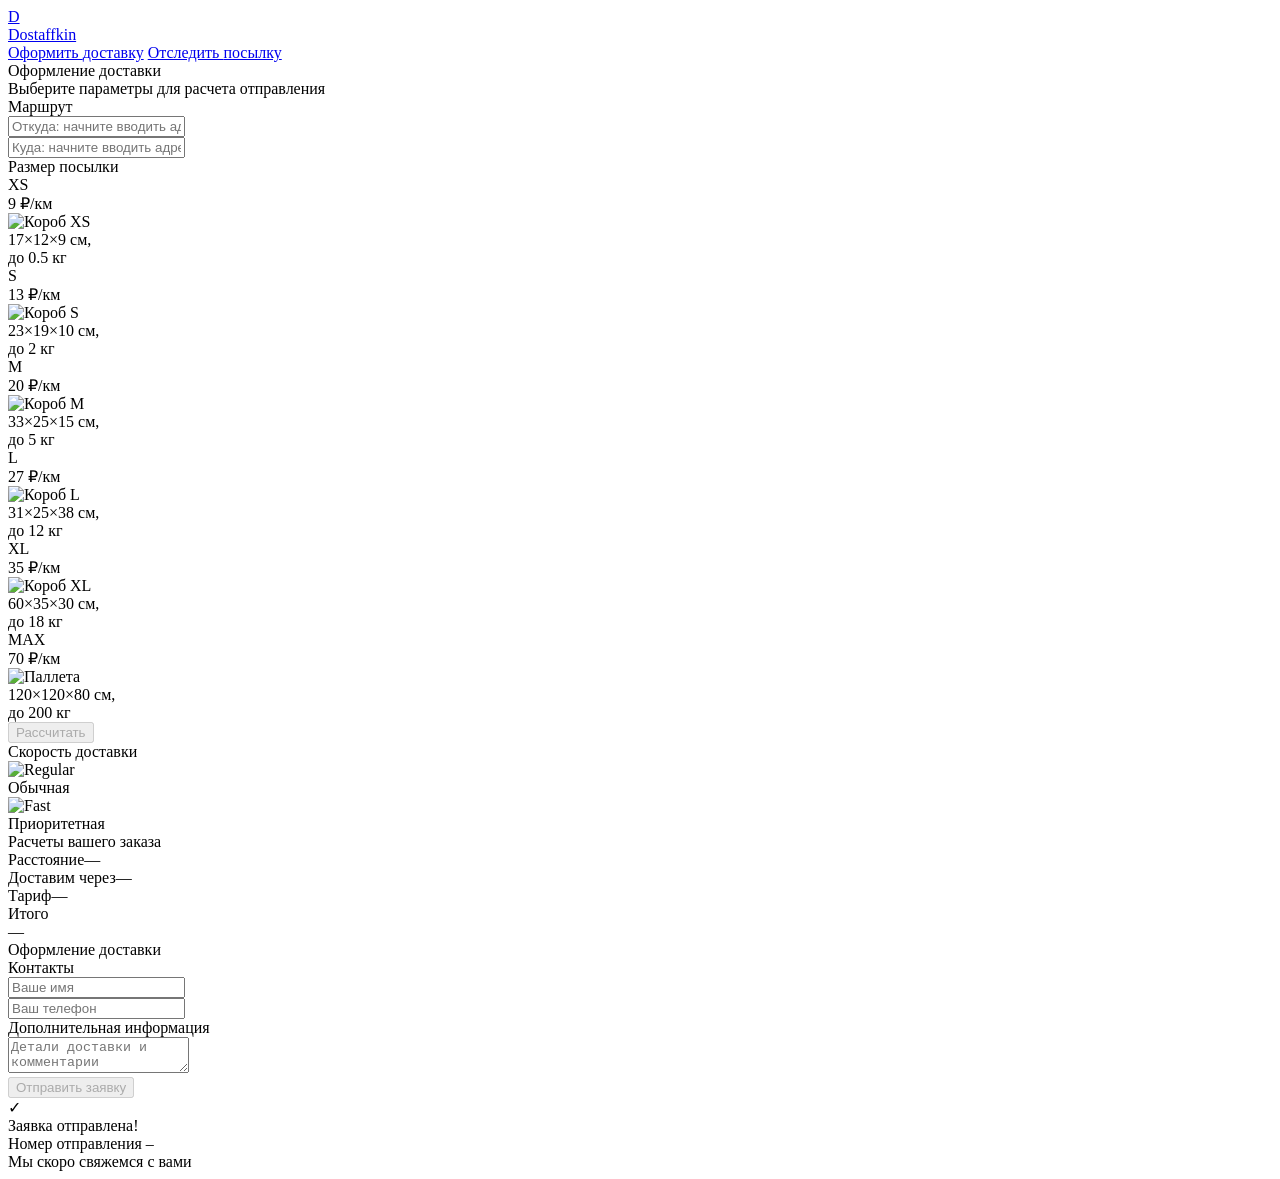
==== order.html @ e11451fc "Add files via upload" ====
﻿<!doctype html>
<html lang="ru">
<head>
    <meta charset="utf-8" />
    <meta name="viewport" content="width=device-width,initial-scale=1,maximum-scale=1,user-scalable=0" />
    <title>Оформление доставки</title>

    <link rel="stylesheet" href="styles/base.css" />
    <link rel="stylesheet" href="styles/base_adaptive.css" />

    <link rel="stylesheet" href="styles/order.css" />
    <link rel="stylesheet" href="styles/order_adaptive.css" />

    <script src="scripts/ymc_min.js" data-apikey="49a13b42-a857-409b-b8fd-e9f1a53e1c1a" data-suggest-apikey="81f6a96a-011d-4603-9950-a48c90a04e99"></script>
</head>
<body>
    <div id="map"></div>

    <header class="header">
        <a class="header-brand" href="./index.html">
            <div class="header-logo">D</div>
            <div class="header-title">Dostaffkin</div>
        </a>
        <nav class="header-menu">
            <a class="header-link" href="#">Оформить <span>доставку</span></a>
            <a class="header-link" href="./track.html">Отследить <span>посылку</span></a>
        </nav>
    </header>

    <aside class="main" id="sidebar">
        <div class="main-header">
            <div class="main-title">Оформление доставки</div>
            <div class="main-text">Выберите параметры для расчета отправления</div>
        </div>

        <div class="main-content">
            <div class="main-route">
                <div class="main-block-title">Маршрут</div>
                <div class="main-fields">
                    <div class="main-field" id="fromField">
                        <div class="main-pin"></div>
                        <input id="from" placeholder="Откуда: начните вводить адрес" autocomplete="off" />
                        <div class="main-ac" id="fromAc" role="listbox" aria-label="Подсказки адресов"></div>
                    </div>

                    <div class="main-field" id="toField">
                        <div class="main-pin"></div>
                        <input id="to" placeholder="Куда: начните вводить адрес" autocomplete="off" />
                        <div class="main-ac" id="toAc" role="listbox" aria-label="Подсказки адресов"></div>
                    </div>
                </div>
            </div>

            <div class="main-package">
                <div class="main-block-title">Размер посылки</div>

                <div class="main-sizes">
                    <div class="main-size-card is-active" data-value="xs">
                        <div class="main-size-top">
                            <div class="main-size-label">XS</div>
                            <div class="main-size-rate">9 ₽/км</div>
                        </div>
                        <div class="main-size-media">
                            <img src="images/sizes/xs.png" alt="Короб XS" />
                        </div>
                        <div class="main-size-description">17×12×9 см,<br>до 0.5 кг</div>
                    </div>

                    <div class="main-size-card" data-value="s">
                        <div class="main-size-top">
                            <div class="main-size-label">S</div>
                            <div class="main-size-rate">13 ₽/км</div>
                        </div>
                        <div class="main-size-media">
                            <img src="images/sizes/s.png" alt="Короб S" />
                        </div>
                        <div class="main-size-description">23×19×10 см,<br>до 2 кг</div>
                    </div>

                    <div class="main-size-card" data-value="m">
                        <div class="main-size-top">
                            <div class="main-size-label">M</div>
                            <div class="main-size-rate">20 ₽/км</div>
                        </div>
                        <div class="main-size-media">
                            <img src="images/sizes/m.png" alt="Короб M" />
                        </div>
                        <div class="main-size-description">33×25×15 см,<br>до 5 кг</div>
                    </div>

                    <div class="main-size-card" data-value="l">
                        <div class="main-size-top">
                            <div class="main-size-label">L</div>
                            <div class="main-size-rate">27 ₽/км</div>
                        </div>
                        <div class="main-size-media">
                            <img src="images/sizes/l.png" alt="Короб L" />
                        </div>
                        <div class="main-size-description">31×25×38 см,<br>до 12 кг</div>
                    </div>

                    <div class="main-size-card" data-value="xl">
                        <div class="main-size-top">
                            <div class="main-size-label">XL</div>
                            <div class="main-size-rate">35 ₽/км</div>
                        </div>
                        <div class="main-size-media">
                            <img src="images/sizes/xl.png" alt="Короб XL" />
                        </div>
                        <div class="main-size-description">60×35×30 см,<br>до 18 кг</div>
                    </div>

                    <div class="main-size-card" data-value="max">
                        <div class="main-size-top">
                            <div class="main-size-label">MAX</div>
                            <div class="main-size-rate">70 ₽/км</div>
                        </div>
                        <div class="main-size-media main-size-media-palleta">
                            <img src="images/sizes/max.png" alt="Паллета" />
                        </div>
                        <div class="main-size-description">120×120×80 см,<br>до 200 кг</div>
                    </div>
                </div>
            </div>

            <div class="main-calculate-block">
                <button id="calc" class="button calculate-button" type="button" disabled>Рассчитать</button>
            </div>

            <div class="main-speed">
                <div class="main-block-title">Скорость доставки</div>

                <div class="main-speeds">
                    <div class="main-speed-card is-active" data-value="regular">
                        <img class="main-speed-media" src="images/icons/regular.svg" alt="Regular" />
                        <div class="main-speed-description">Обычная</div>
                    </div>
                    <div class="main-speed-card" data-value="fast">
                        <img class="main-speed-media" src="images/icons/fast.svg" alt="Fast" />
                        <div class="main-speed-description">Приоритетная</div>
                    </div>

                </div>
            </div>

            <div class="main-result" id="result">
                <div class="main-result-title">Расчеты вашего заказа</div>
                <div class="main-result-lines">
                    <div class="main-result-line"><span>Расстояние</span><span id="distanceValue">—</span></div>
                    <div class="main-result-line"><span>Доставим через</span><span id="durationValue">—</span></div>
                    <div class="main-result-line"><span>Тариф</span><span id="rateValue">—</span></div>
                </div>
                <div class="main-price">
                    <div class="main-price-label">Итого</div>
                    <div class="main-price-value" id="totalValue">—</div>
                </div>
            </div>

            <div class="main-order-box">
                <div class="main-order-form" id="orderForm">
                    <div class="main-order-title">Оформление доставки</div>
                    <div class="main-block-info-row">
                        <div class="main-block-title">Контакты</div>
                        <div class="order-fields">
                            <div class="main-field">
                                <input id="customerName" placeholder="Ваше имя" autocomplete="off" />
                            </div>
                            <div class="main-field">
                                <input id="customerPhone" placeholder="Ваш телефон" autocomplete="off"
                                       inputmode="tel" />
                            </div>
                        </div>
                    </div>
                    <div class="main-block-info-row extra-info">
                        <div class="main-block-title">Дополнительная информация</div>
                        <div class="main-field textarea">
                            <textarea id="comment" placeholder="Детали доставки и комментарии"></textarea>
                        </div>
                    </div>
                    <button id="submit" class="button main-submit-request" type="button" disabled>
                        Отправить
                        заявку
                    </button>
                </div>

                <div class="main-order-success" id="orderSuccess">
                    <div class="main-success-icon">✓</div>
                    <div class="main-success-title">Заявка отправлена!</div>
                    <div class="main-success-title">Номер отправления – <span id="orderId"></span></div>
                    <div class="main-success-subtitle">Мы скоро свяжемся с вами</div>
                </div>
            </div>
        </div>
    </aside>

    <script src="scripts/order.js"></script>
</body>
</html>
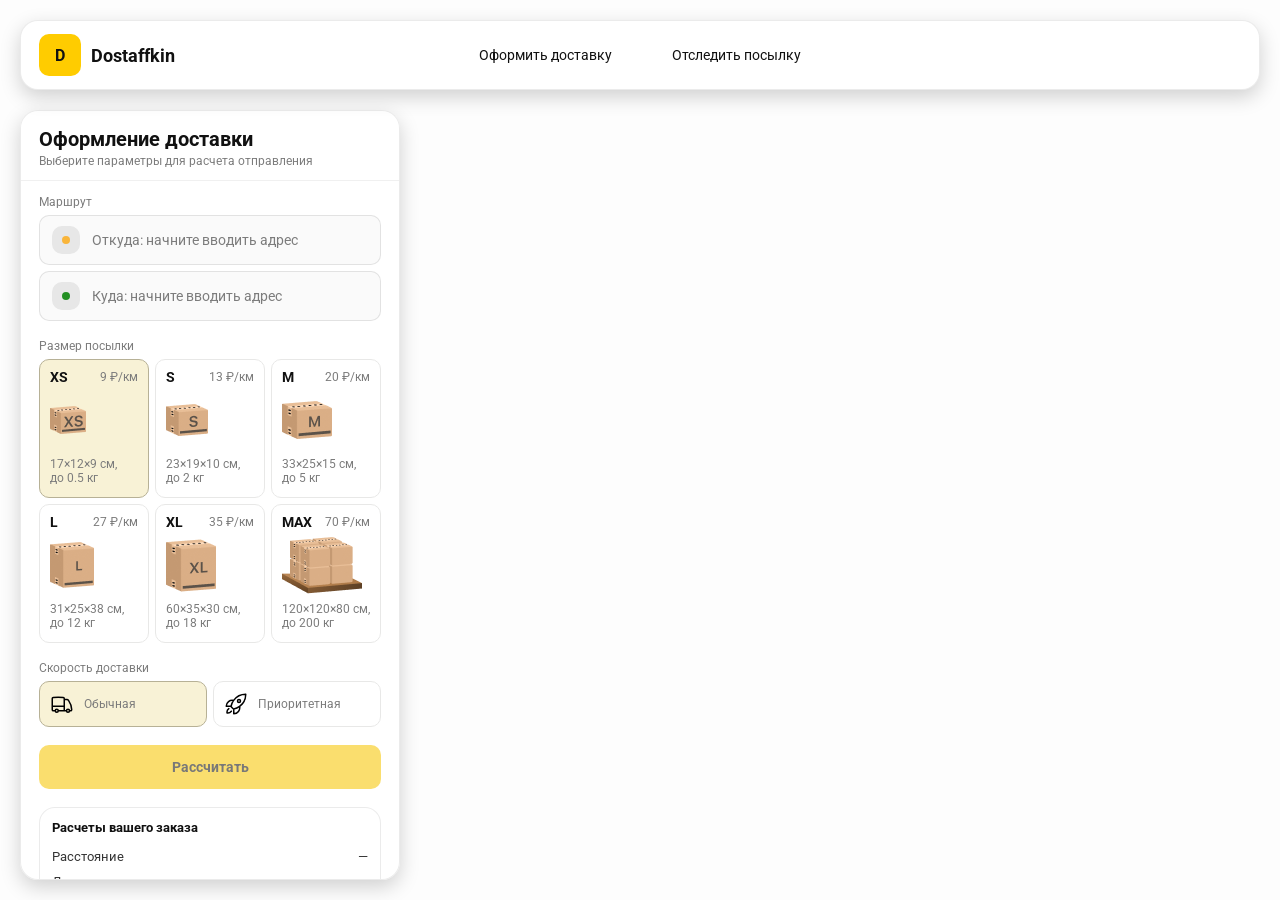
==== commit 478466ec: "Add files via upload" ====
--- a/order.html
+++ b/order.html
@@ -123,10 +123,6 @@
                 </div>
             </div>
 
-            <div class="main-calculate-block">
-                <button id="calc" class="button calculate-button" type="button" disabled>Рассчитать</button>
-            </div>
-
             <div class="main-speed">
                 <div class="main-block-title">Скорость доставки</div>
 
@@ -141,6 +137,10 @@
                     </div>
 
                 </div>
+            </div>
+
+            <div class="main-calculate-block">
+                <button id="calc" class="button calculate-button" type="button" disabled>Рассчитать</button>
             </div>
 
             <div class="main-result" id="result">
--- a/styles/base.css
+++ b/styles/base.css
@@ -0,0 +1,196 @@
+*, *::before, *::after {
+    box-sizing: border-box;
+}
+
+@font-face {
+    font-family: "Roboto";
+    src: url("../fonts/Roboto-Regular.ttf");
+    font-weight: normal;
+}
+
+@font-face {
+    font-family: "Roboto";
+    src: url("../fonts/Roboto-Bold.ttf");
+    font-weight: bold;
+}
+
+@font-face {
+    font-family: "Roboto";
+    src: url("../fonts/Roboto-Medium.ttf");
+    font-weight: 500;
+}
+
+html, body {
+    margin: 0;
+    color: #111111;
+    font-family: "Roboto", sans-serif;
+}
+
+body {
+    background: #FDFDFD;
+}
+
+.header {
+    border-radius: 18px;
+    box-shadow: 0 7px 20px 0 #0000002E;
+    backdrop-filter: blur(10px);
+    background: #ffffff;
+    left: 20px;
+    border: 1px solid rgba(0, 0, 0, 0.08);
+    position: fixed;
+    right: 20px;
+    top: 20px;
+    padding: 14px 18px;
+    height: 70px;
+    display: flex;
+    align-items: center;
+    z-index: 6;
+}
+
+.header-brand {
+    display: flex;
+    align-items: center;
+    text-decoration: none;
+    gap: 10px;
+}
+
+.header-logo {
+    width: 42px;
+    height: 42px;
+    border-radius: 10px;
+    background: #FFCC00;
+    display: grid;
+    place-items: center;
+    font-weight: bold;
+    color: #111;
+}
+
+.header-title {
+    font-size: 18px;
+    font-weight: bold;
+    color: #111111;
+    text-decoration: none;
+}
+
+.header-menu {
+    display: flex;
+    align-items: center;
+    gap: 60px;
+    margin: 0;
+    position: absolute;
+    left: 50%;
+    transform: translateX(-50%);
+}
+
+.header-link {
+    font-size: 14px;
+    color: #111111;
+    text-decoration: none;
+}
+
+.button {
+    border: 0;
+    outline: none;
+    height: 44px;
+    border-radius: 10px;
+    font-size: 14px;
+    font-weight: bold;
+    cursor: pointer;
+    font-family: inherit;
+    transition: transform .08s ease, opacity .12s ease;
+    background: #DC6133;
+    color: #111111;
+    text-align: center;
+    text-decoration: none;
+}
+
+.button:hover {
+    background-color: #E5BC19;
+}
+
+.button:disabled {
+    cursor: not-allowed;
+    background-color: #FADE6E;
+    color: #787878;
+    transform: none;
+}
+
+.button.button-white {
+    background: #ffffff;
+    border: 1px solid #111111;
+}
+
+.button.button-white:hover {
+    background: rgb(241 241 241);
+}
+
+
+.main-field {
+    display: flex;
+    align-items: center;
+    margin-top: 6px;
+    gap: 10px;
+    border: 1px solid #1111111A;
+    background: #FAFAFA;
+    border-radius: 10px;
+    padding: 10px 12px;
+    position: relative;
+    box-sizing: border-box;
+    height: 50px;
+}
+
+.main-field.textarea {
+    height: auto;
+}
+
+.main-pin {
+    width: 28px;
+    height: 28px;
+    border-radius: 10px;
+    background: rgba(17, 17, 17, 0.08);
+    display: grid;
+    place-items: center;
+    flex: 0 0 auto;
+    position: relative;
+}
+
+.main-pin::before {
+    content: "";
+    width: 8px;
+    height: 8px;
+    border-radius: 999px;
+    background: orange;
+    opacity: .75;
+    display: block;
+}
+
+.main-field:last-child .main-pin::before {
+    background: green;
+    opacity: .85;
+}
+
+input, textarea {
+    width: 100%;
+    border: 0;
+    outline: none;
+    background: transparent;
+    font-size: 14px;
+    color: #111111;
+    font-family: inherit;
+}
+
+textarea {
+    resize: vertical;
+    min-height: 72px;
+    padding: 2px 0;
+}
+
+input::placeholder, textarea::placeholder {
+    color: #7C7C7C;
+}
+
+.main-field:focus-within {
+    border-color: rgba(0, 0, 0, 0.20);
+    box-shadow: 0 0 0 4px rgba(255, 204, 0, 0.35);
+    background: rgba(255, 255, 255, 0.75);
+}
--- a/styles/base_adaptive.css
+++ b/styles/base_adaptive.css
@@ -0,0 +1,32 @@
+@media (max-width: 767px) {
+    .header {
+        left: 10px;
+        right: 10px;
+        top: 10px;
+    }
+
+    .header-link span {
+        display: none;
+    }
+
+    .header-menu {
+        gap: 20px;
+        justify-content: flex-start;
+        margin: 0 0 0 30px;
+        position: static;
+        transform: none;
+    }
+}
+
+@media (max-width: 420px) {
+    .header-title {
+        display: none;
+    }
+}
+
+@media (max-width: 374px) {
+    .header-menu {
+        gap: 10px;
+        margin: 0 0 0 10px;
+    }
+}
--- a/styles/order.css
+++ b/styles/order.css
@@ -0,0 +1,282 @@
+﻿#map {
+    position: fixed;
+    inset: 0;
+}
+
+.main {
+    border-radius: 18px;
+    box-shadow: 0 7px 20px 0 #0000002E;
+    backdrop-filter: blur(10px);
+    background: rgba(255, 255, 255, 0.96);
+    left: 20px;
+    border: 1px solid rgba(0, 0, 0, 0.08);
+    position: fixed;
+    top: 110px;
+    bottom: 20px;
+    width: 380px;
+    display: flex;
+    flex-direction: column;
+    overflow: hidden;
+    z-index: 5;
+}
+
+.main-header {
+    padding: 18px 18px 12px 18px;
+    border-bottom: 1px solid rgba(0, 0, 0, 0.06);
+    display: flex;
+    flex-direction: column;
+}
+
+.main-title {
+    font-size: 20px;
+    line-height: 100%;
+    font-weight: bold;
+}
+
+.main-text {
+    font-size: 12px;
+    margin-top: 5px;
+    color: #7C7C7C;
+}
+
+.main-content {
+    padding: 14px 18px 18px 18px;
+    overflow: auto;
+    scrollbar-width: none;
+    display: flex;
+    flex-direction: column;
+    gap: 18px;
+    flex: 1;
+}
+
+.main-block-title {
+    font-size: 12px;
+    color: #7C7C7C;
+}
+
+.main-route .main-block-title,
+.main-package .main-block-title {
+    margin-bottom: 6px;
+}
+
+
+.main-sizes {
+    display: grid;
+    gap: 6px;
+    grid-template-columns: repeat(3, 1fr);
+}
+
+.main-size-card {
+    border: 1px solid #E8E8E7;
+    background: #FFFFFF;
+    border-radius: 10px;
+    padding: 10px;
+    cursor: pointer;
+    user-select: none;
+    transition: transform .08s ease, border-color .12s ease, background .12s ease;
+    min-height: 139px;
+}
+
+.main-size-card:hover {
+    transform: translateY(-1px);
+}
+
+.main-size-card.is-active {
+    background-color: #F8F2D6;
+    border-color: #B7B196;
+}
+
+.main-size-top {
+    display: flex;
+    align-items: center;
+    justify-content: space-between;
+}
+
+.main-size-label {
+    font-weight: bold;
+    font-size: 14px;
+    color: #111111;
+    line-height: 100%;
+}
+
+.main-size-rate {
+    font-size: 12px;
+    color: #7C7C7C;
+    line-height: 100%;
+}
+
+.main-size-media {
+    margin-top: 8px;
+    height: 57px;
+}
+
+.main-size-description {
+    margin-top: 8px;
+    font-size: 12px;
+    color: #7C7C7C;
+    line-height: 1.2;
+}
+
+.calculate-button {
+    width: 100%;
+}
+
+.main-result {
+    border: 1px solid rgba(0, 0, 0, 0.08);
+    background: rgba(255, 255, 255, 0.75);
+    border-radius: 16px;
+    padding: 12px;
+    line-height: 1.25;
+}
+
+.main-result-title {
+    font-weight: bold;
+    font-size: 13px;
+    color: #111111;
+    margin-bottom: 13px;
+}
+
+.main-result-lines {
+    gap: 8px;
+    display: flex;
+    flex-direction: column;
+}
+
+.main-result-line {
+    font-size: 13px;
+    color: rgba(17, 17, 17, 0.85);
+    display: flex;
+    justify-content: space-between;
+}
+
+.main-price {
+    margin-top: 18px;
+    padding-top: 10px;
+    border-top: 1px dashed rgba(0, 0, 0, 0.12);
+    display: flex;
+    align-items: baseline;
+    justify-content: space-between;
+}
+
+.main-price-label {
+    font-size: 12px;
+    color: rgba(17, 17, 17, 0.55);
+}
+
+.main-price-value {
+    font-size: 20px;
+    font-weight: bold;
+    color: #111111;
+    letter-spacing: -0.3px;
+}
+
+.main-order-box {
+    background: #ffffff;
+    border: 1px solid #E8E8E7;
+    border-radius: 10px;
+    padding: 12px;
+}
+
+.main-order-title {
+    margin-bottom: 8px;
+    font-weight: bold;
+    font-size: 14px;
+    color: #111111;
+}
+
+.main-block-info {
+    display: flex;
+    flex-direction: column;
+    gap: 6px;
+}
+
+.order-fields {
+    display: grid;
+    grid-template-columns: 1fr 1fr;
+    column-gap: 10px;
+    margin-top: 6px;
+}
+
+.main-block-info-row.extra-info {
+    display: block;
+    margin-top: 13px;
+}
+
+.main-submit-request {
+    width: 100%;
+    margin-top: 6px;
+}
+
+.main-order-success {
+    display: none;
+    text-align: center;
+    padding: 22px 12px;
+    gap: 12px;
+}
+
+.main-order-success.is-visible {
+    display: flex;
+    flex-direction: column;
+    align-items: center;
+}
+
+.main-success-icon {
+    width: 56px;
+    height: 56px;
+    border-radius: 50%;
+    background: #16a34a;
+    color: #ffffff;
+    display: grid;
+    place-items: center;
+    font-size: 30px;
+}
+
+.main-success-title {
+    font-size: 14px;
+    font-weight: bold;
+    color: #111111;
+}
+
+.main-success-subtitle {
+    font-size: 12px;
+    color: rgba(17, 17, 17, 0.55);
+    line-height: 1.3;
+}
+
+.main-speed .main-block-title {
+    margin-bottom: 6px;
+}
+
+.main-speeds {
+    display: grid;
+    gap: 6px;
+    grid-template-columns: repeat(2, 1fr);
+}
+
+.main-speed-card {
+    border: 1px solid #E8E8E7;
+    background: #FFFFFF;
+    border-radius: 10px;
+    padding: 10px;
+    cursor: pointer;
+    user-select: none;
+    transition: transform .08s ease, border-color .12s ease, background .12s ease;
+    display: flex;
+    align-items: center;
+    gap: 10px;
+}
+
+.main-speed-card:hover {
+    transform: translateY(-1px);
+}
+
+.main-speed-card.is-active {
+    background-color: #F8F2D6;
+    border-color: #B7B196;
+}
+
+.main-speed-description {
+    font-size: 12px;
+    color: #7C7C7C;
+    line-height: 1.2;
+}
--- a/styles/order_adaptive.css
+++ b/styles/order_adaptive.css
@@ -0,0 +1,16 @@
+@media (max-width: 767px) {
+    .main {
+        left: 10px;
+        right: 10px;
+        top: 50%;
+        bottom: 12px;
+        width: auto;
+        max-width: none;
+    }
+}
+
+@media (max-width: 420px) {
+    .main-sizes {
+        grid-template-columns: repeat(2, 1fr);
+    }
+}
